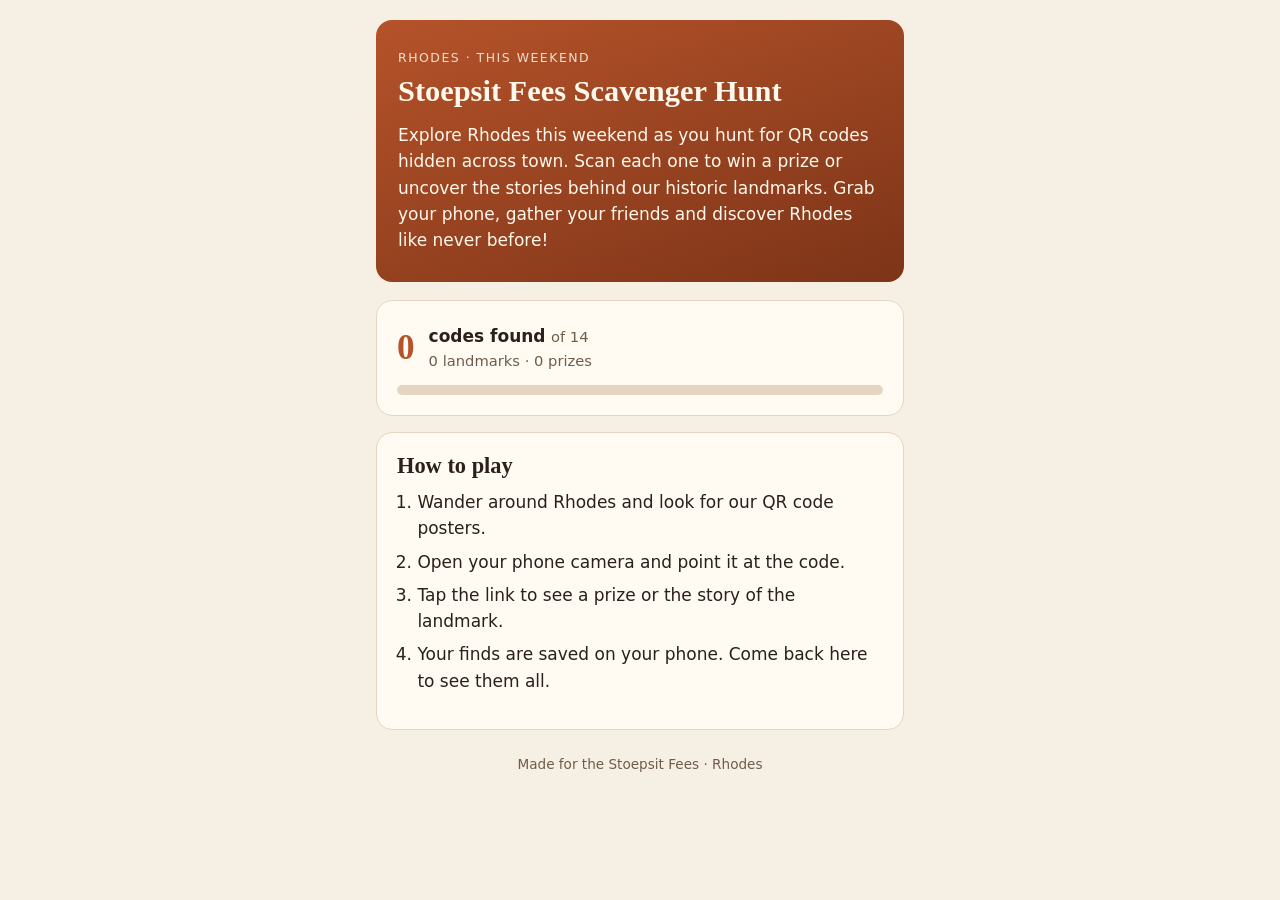
==== index.html @ a5b96035 "Add Stoepsit Fees scavenger hunt website Mobile site: home page with progress, one stop page per QR " ====
<!doctype html>
<html lang="en">
<head>
  <meta charset="utf-8">
  <meta name="viewport" content="width=device-width, initial-scale=1">
  <meta name="theme-color" content="#b5532a">
  <title>Stoepsit Fees Scavenger Hunt</title>
  <meta name="description" content="Hunt for QR codes hidden across Rhodes. Win prizes and uncover the stories behind our historic landmarks.">
  <link rel="stylesheet" href="style.css">
</head>
<body>
  <main class="wrap">
    <section class="hero">
      <div class="kicker" id="kicker">Rhodes · This weekend</div>
      <h1 id="title">Stoepsit Fees Scavenger Hunt</h1>
      <p id="intro"></p>
    </section>

    <section class="card">
      <div class="progress">
        <div class="num" id="count">0</div>
        <div>
          <div><strong>codes found</strong> <span class="muted" id="of"></span></div>
          <div class="muted" id="split"></div>
        </div>
      </div>
      <div class="bar"><span id="bar" style="width:0"></span></div>
    </section>

    <section class="card">
      <h2>How to play</h2>
      <ol class="steps">
        <li>Wander around Rhodes and look for our QR code posters.</li>
        <li>Open your phone camera and point it at the code.</li>
        <li>Tap the link to see a prize or the story of the landmark.</li>
        <li>Your finds are saved on your phone. Come back here to see them all.</li>
      </ol>
      <p class="muted" id="contact" style="margin-top:12px"></p>
    </section>

    <section class="card" id="found-card" hidden>
      <h2>Your finds</h2>
      <ul class="found-list" id="found"></ul>
    </section>

    <footer>Made for the Stoepsit Fees · Rhodes</footer>
  </main>

  <script src="data.js"></script>
  <script src="app.js"></script>
  <script>
    var H = window.HUNT, s = Hunt.state(), esc = Hunt.esc;
    document.getElementById("title").textContent = H.title;
    document.getElementById("intro").textContent = H.intro;
    document.getElementById("kicker").textContent = H.town + " · " + H.dates;
    if (H.contact) document.getElementById("contact").textContent = H.contact;

    var total = H.stops.length;
    var found = H.stops.filter(function (x) { return s.found[x.code]; })
      .sort(function (a, b) { return s.found[b.code] - s.found[a.code]; });
    var nH = found.filter(function (x) { return x.type === "history"; }).length;
    var nP = found.length - nH;

    document.getElementById("count").textContent = found.length;
    document.getElementById("of").textContent = "of " + total;
    document.getElementById("split").textContent = nH + " landmarks · " + nP + " prizes";
    document.getElementById("bar").style.width = (total ? (100 * found.length / total) : 0) + "%";

    if (found.length) {
      document.getElementById("found-card").hidden = false;
      document.getElementById("found").innerHTML = found.map(function (x) {
        return '<li><a href="stop.html?c=' + encodeURIComponent(x.code) + '">' +
          '<span class="tag ' + x.type + '">' + (x.type === "prize" ? "Prize" : "Landmark") + "</span>" +
          "<span>" + esc(x.name) + "</span></a></li>";
      }).join("");
    }
  </script>
</body>
</html>
---- style.css ----
:root {
  --bg: #f6efe3;
  --card: #fffaf2;
  --ink: #2b2118;
  --muted: #6e5d4c;
  --accent: #b5532a;   /* rusty corrugated-iron red */
  --accent-2: #3d6b4f; /* mountain green */
  --gold: #d9a441;
  --line: #e4d6c1;
  --radius: 16px;
}
* { box-sizing: border-box; }
html, body { margin: 0; }
body {
  background: var(--bg);
  color: var(--ink);
  font-family: system-ui, -apple-system, "Segoe UI", Roboto, sans-serif;
  font-size: 17px;
  line-height: 1.55;
  -webkit-text-size-adjust: 100%;
}
.wrap { max-width: 560px; margin: 0 auto; padding: 20px 16px 48px; }
h1, h2, h3 { font-family: Georgia, "Times New Roman", serif; line-height: 1.2; margin: 0 0 .4em; }
h1 { font-size: 1.9rem; }
h2 { font-size: 1.4rem; }
p { margin: 0 0 1em; }
a { color: var(--accent); }

.hero {
  background: linear-gradient(160deg, var(--accent) 0%, #7d3418 100%);
  color: #fff8ec;
  border-radius: var(--radius);
  padding: 28px 22px;
  margin-bottom: 18px;
}
.hero .kicker { text-transform: uppercase; letter-spacing: .12em; font-size: .78rem; opacity: .85; margin-bottom: 6px; }
.hero p { margin: .6em 0 0; }

.card {
  background: var(--card);
  border: 1px solid var(--line);
  border-radius: var(--radius);
  padding: 20px;
  margin-bottom: 16px;
}
.muted { color: var(--muted); font-size: .92rem; }

.progress { display: flex; align-items: center; gap: 14px; }
.progress .num { font-size: 2.2rem; font-weight: 700; font-family: Georgia, serif; color: var(--accent); }
.bar { height: 10px; background: var(--line); border-radius: 99px; overflow: hidden; margin-top: 10px; }
.bar > span { display: block; height: 100%; background: var(--accent-2); transition: width .4s; }

.steps { padding-left: 1.2em; margin: 0; }
.steps li { margin-bottom: .4em; }

.found-list { list-style: none; padding: 0; margin: 0; }
.found-list li { border-top: 1px solid var(--line); }
.found-list li:first-child { border-top: 0; }
.found-list a { display: flex; gap: 10px; align-items: center; padding: 12px 0; text-decoration: none; color: var(--ink); }
.tag { font-size: .72rem; text-transform: uppercase; letter-spacing: .08em; padding: 3px 8px; border-radius: 99px; white-space: nowrap; }
.tag.history { background: #e3ecdf; color: var(--accent-2); }
.tag.prize { background: #f8e7c2; color: #7a5410; }

.badge { display: inline-block; margin-bottom: 10px; }
.stop-img { width: 100%; border-radius: 12px; margin-bottom: 14px; display: block; }
.funfact { background: #eef3ea; border-left: 4px solid var(--accent-2); padding: 12px 14px; border-radius: 8px; }

.prize-box {
  text-align: center;
  background: radial-gradient(circle at 50% 0%, #fff3d1 0%, var(--card) 70%);
  border: 2px dashed var(--gold);
}
.prize-box .big { font-size: 1.5rem; font-family: Georgia, serif; font-weight: 700; margin: 6px 0 12px; }
.claim-ticket { font-family: ui-monospace, Menlo, monospace; background: var(--ink); color: #fff; border-radius: 10px; padding: 12px; margin-top: 14px; font-size: .95rem; }
.claim-ticket strong { font-size: 1.3rem; letter-spacing: .1em; color: var(--gold); }

.btn {
  display: block; width: 100%; text-align: center;
  background: var(--accent); color: #fff; text-decoration: none;
  padding: 14px; border-radius: 12px; font-weight: 600; font-size: 1rem; border: 0;
}
.btn.secondary { background: transparent; color: var(--accent); border: 2px solid var(--accent); margin-top: 10px; }
.new-find { color: var(--accent-2); font-weight: 600; }
footer { text-align: center; color: var(--muted); font-size: .85rem; margin-top: 24px; }
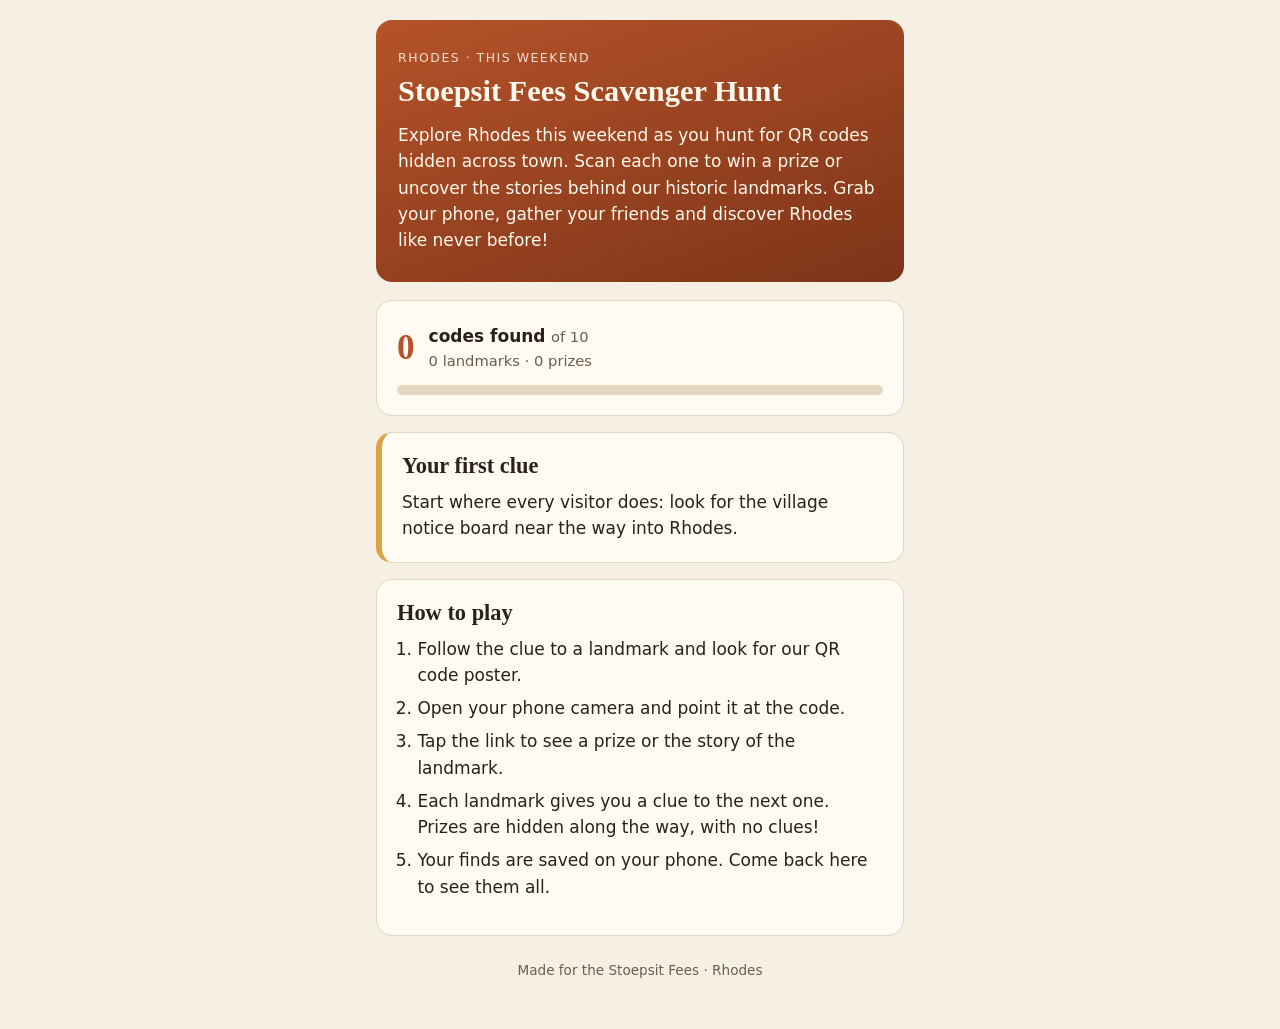
==== commit 75203939: "Add clues, finish screen, offline support; hide unfinished prizes - Each landmark page shows a clue " ====
--- a/index.html
+++ b/index.html
@@ -27,12 +27,23 @@
       <div class="bar"><span id="bar" style="width:0"></span></div>
     </section>
 
+    <section class="card finish" id="finish-card" hidden>
+      <h2>You found them all!</h2>
+      <p>Every code in Rhodes, done. You now know this village better than most people who have driven through it. Well played!</p>
+    </section>
+
+    <section class="card clue" id="clue-card" hidden>
+      <h2 id="clue-title">Your next clue</h2>
+      <p id="clue-text" style="margin:0"></p>
+    </section>
+
     <section class="card">
       <h2>How to play</h2>
       <ol class="steps">
-        <li>Wander around Rhodes and look for our QR code posters.</li>
+        <li>Follow the clue to a landmark and look for our QR code poster.</li>
         <li>Open your phone camera and point it at the code.</li>
         <li>Tap the link to see a prize or the story of the landmark.</li>
+        <li>Each landmark gives you a clue to the next one. Prizes are hidden along the way, with no clues!</li>
         <li>Your finds are saved on your phone. Come back here to see them all.</li>
       </ol>
       <p class="muted" id="contact" style="margin-top:12px"></p>
@@ -55,15 +66,25 @@
     document.getElementById("kicker").textContent = H.town + " · " + H.dates;
     if (H.contact) document.getElementById("contact").textContent = H.contact;
 
-    var total = H.stops.length;
-    var found = H.stops.filter(function (x) { return s.found[x.code]; })
+    var stops = Hunt.active(), total = stops.length;
+    var found = stops.filter(function (x) { return s.found[x.code]; })
       .sort(function (a, b) { return s.found[b.code] - s.found[a.code]; });
     var nH = found.filter(function (x) { return x.type === "history"; }).length;
     var nP = found.length - nH;
 
     document.getElementById("count").textContent = found.length;
     document.getElementById("of").textContent = "of " + total;
-    document.getElementById("split").textContent = nH + " landmarks · " + nP + " prizes";
+    document.getElementById("split").textContent =
+      nH + (nH === 1 ? " landmark" : " landmarks") + " · " + nP + (nP === 1 ? " prize" : " prizes");
+
+    var next = Hunt.nextLandmark(s.found, null);
+    if (total && found.length === total) {
+      document.getElementById("finish-card").hidden = false;
+    } else if (next) {
+      document.getElementById("clue-card").hidden = false;
+      document.getElementById("clue-title").textContent = found.length ? "Your next clue" : "Your first clue";
+      document.getElementById("clue-text").textContent = next.clue;
+    }
     document.getElementById("bar").style.width = (total ? (100 * found.length / total) : 0) + "%";
 
     if (found.length) {
--- a/style.css
+++ b/style.css
@@ -82,3 +82,7 @@
 .btn.secondary { background: transparent; color: var(--accent); border: 2px solid var(--accent); margin-top: 10px; }
 .new-find { color: var(--accent-2); font-weight: 600; }
 footer { text-align: center; color: var(--muted); font-size: .85rem; margin-top: 24px; }
+
+.clue { border-left: 6px solid var(--gold); }
+.finish { background: var(--accent-2); color: #fff; border-color: var(--accent-2); text-align: center; }
+.finish p { margin: 0; }
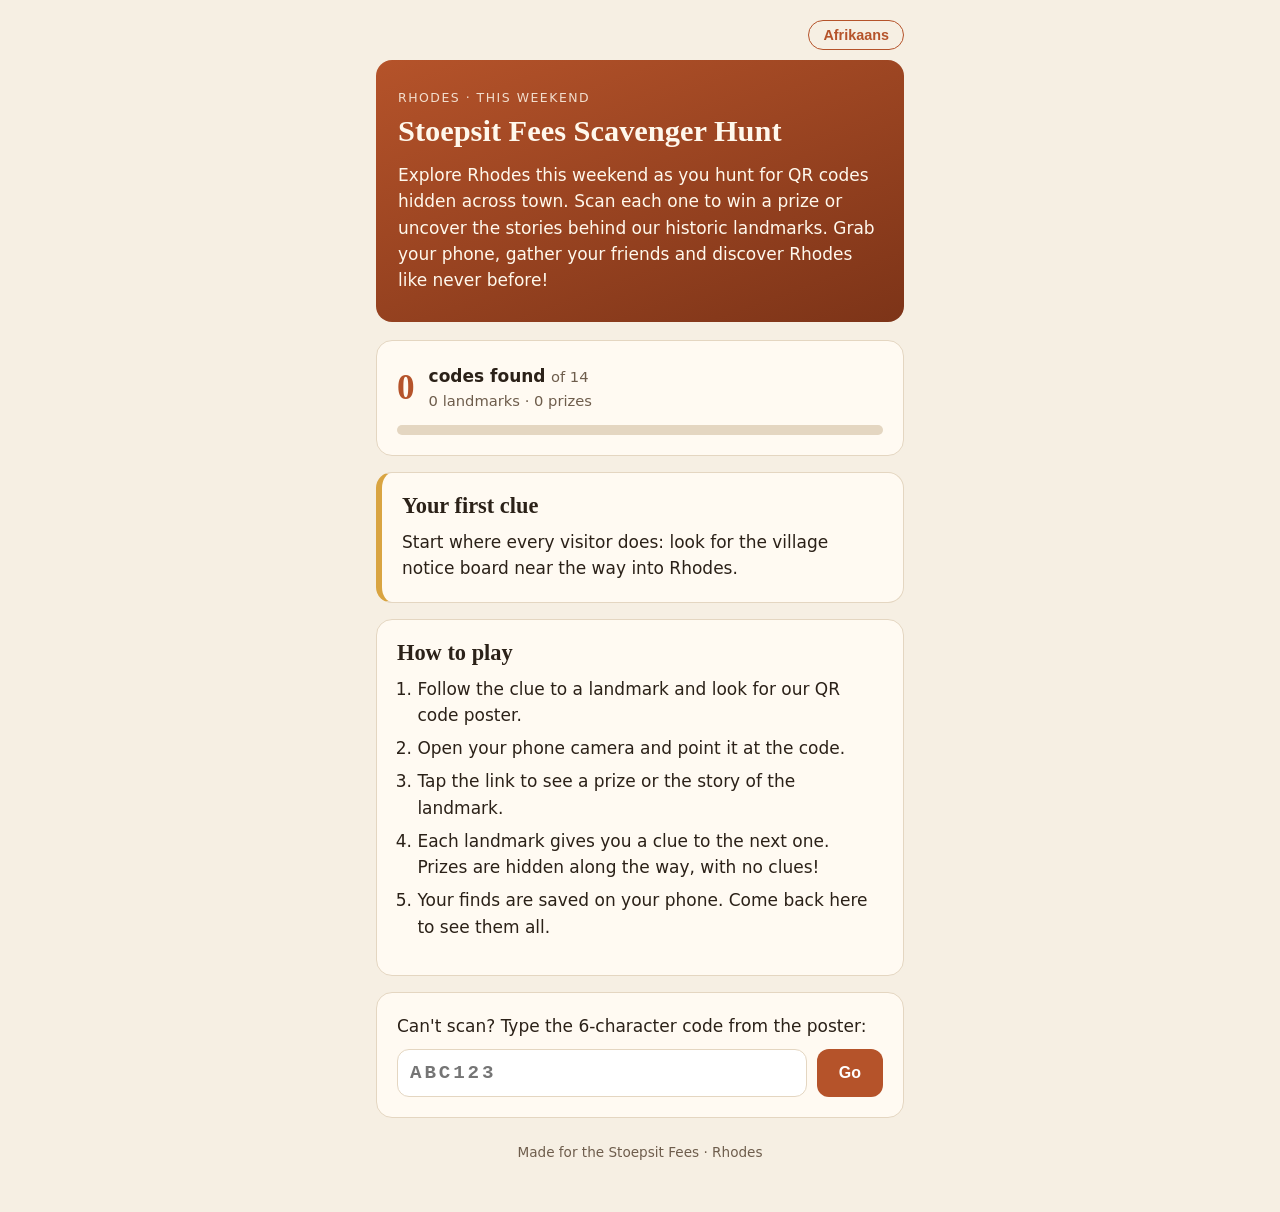
==== commit 201f2a6f: "Add Afrikaans, example prizes, claim guard and typed-code entry - English/Afrikaans switch with tran" ====
--- a/index.html
+++ b/index.html
@@ -6,12 +6,16 @@
   <meta name="theme-color" content="#b5532a">
   <title>Stoepsit Fees Scavenger Hunt</title>
   <meta name="description" content="Hunt for QR codes hidden across Rhodes. Win prizes and uncover the stories behind our historic landmarks.">
+  <meta property="og:title" content="Stoepsit Fees Scavenger Hunt">
+  <meta property="og:description" content="Hunt for QR codes hidden across Rhodes. Win prizes and uncover the stories behind our historic landmarks.">
   <link rel="stylesheet" href="style.css">
 </head>
 <body>
   <main class="wrap">
+    <div class="topbar"><button id="lang" class="lang" type="button"></button></div>
+
     <section class="hero">
-      <div class="kicker" id="kicker">Rhodes · This weekend</div>
+      <div class="kicker" id="kicker"></div>
       <h1 id="title">Stoepsit Fees Scavenger Hunt</h1>
       <p id="intro"></p>
     </section>
@@ -20,7 +24,7 @@
       <div class="progress">
         <div class="num" id="count">0</div>
         <div>
-          <div><strong>codes found</strong> <span class="muted" id="of"></span></div>
+          <div><strong id="lbl-found"></strong> <span class="muted" id="of"></span></div>
           <div class="muted" id="split"></div>
         </div>
       </div>
@@ -28,43 +32,60 @@
     </section>
 
     <section class="card finish" id="finish-card" hidden>
-      <h2>You found them all!</h2>
-      <p>Every code in Rhodes, done. You now know this village better than most people who have driven through it. Well played!</p>
+      <h2 id="finish-title"></h2>
+      <p id="finish-text"></p>
     </section>
 
     <section class="card clue" id="clue-card" hidden>
-      <h2 id="clue-title">Your next clue</h2>
+      <h2 id="clue-title"></h2>
       <p id="clue-text" style="margin:0"></p>
     </section>
 
     <section class="card">
-      <h2>How to play</h2>
-      <ol class="steps">
-        <li>Follow the clue to a landmark and look for our QR code poster.</li>
-        <li>Open your phone camera and point it at the code.</li>
-        <li>Tap the link to see a prize or the story of the landmark.</li>
-        <li>Each landmark gives you a clue to the next one. Prizes are hidden along the way, with no clues!</li>
-        <li>Your finds are saved on your phone. Come back here to see them all.</li>
-      </ol>
+      <h2 id="how-title"></h2>
+      <ol class="steps" id="how"></ol>
       <p class="muted" id="contact" style="margin-top:12px"></p>
     </section>
 
+    <section class="card">
+      <form id="code-form" autocomplete="off">
+        <label for="code" id="code-label"></label>
+        <div class="code-row">
+          <input id="code" name="c" maxlength="6" autocapitalize="characters" autocorrect="off" spellcheck="false" placeholder="ABC123" required>
+          <button class="btn" type="submit" id="code-go"></button>
+        </div>
+      </form>
+    </section>
+
     <section class="card" id="found-card" hidden>
-      <h2>Your finds</h2>
+      <h2 id="finds-title"></h2>
       <ul class="found-list" id="found"></ul>
     </section>
 
-    <footer>Made for the Stoepsit Fees · Rhodes</footer>
+    <footer id="footer"></footer>
   </main>
 
   <script src="data.js"></script>
   <script src="app.js"></script>
   <script>
-    var H = window.HUNT, s = Hunt.state(), esc = Hunt.esc;
-    document.getElementById("title").textContent = H.title;
-    document.getElementById("intro").textContent = H.intro;
-    document.getElementById("kicker").textContent = H.town + " · " + H.dates;
-    if (H.contact) document.getElementById("contact").textContent = H.contact;
+    var H = window.HUNT, s = Hunt.state(), esc = Hunt.esc, T = Hunt.T, L = Hunt.L;
+    function set(id, text) { document.getElementById(id).textContent = text; }
+    Hunt.initLang();
+
+    document.title = L(H, "title");
+    set("title", L(H, "title"));
+    set("intro", L(H, "intro"));
+    set("kicker", H.town + " · " + L(H, "dates"));
+    if (H.contact) set("contact", L(H, "contact"));
+    set("lbl-found", T("codesFound"));
+    set("how-title", T("howTitle"));
+    document.getElementById("how").innerHTML = T("how").map(function (x) { return "<li>" + esc(x) + "</li>"; }).join("");
+    set("code-label", T("cantScan"));
+    set("code-go", T("go"));
+    set("finds-title", T("yourFinds"));
+    set("finish-title", T("allTitle"));
+    set("finish-text", T("allHome"));
+    set("footer", T("madeFor") + " · " + H.town);
 
     var stops = Hunt.active(), total = stops.length;
     var found = stops.filter(function (x) { return s.found[x.code]; })
@@ -72,29 +93,34 @@
     var nH = found.filter(function (x) { return x.type === "history"; }).length;
     var nP = found.length - nH;
 
-    document.getElementById("count").textContent = found.length;
-    document.getElementById("of").textContent = "of " + total;
-    document.getElementById("split").textContent =
-      nH + (nH === 1 ? " landmark" : " landmarks") + " · " + nP + (nP === 1 ? " prize" : " prizes");
+    set("count", found.length);
+    set("of", T("of") + " " + total);
+    set("split", nH + " " + T(nH === 1 ? "landmark" : "landmarks") + " · " + nP + " " + T(nP === 1 ? "prize" : "prizes"));
+    document.getElementById("bar").style.width = (total ? (100 * found.length / total) : 0) + "%";
 
     var next = Hunt.nextLandmark(s.found, null);
     if (total && found.length === total) {
       document.getElementById("finish-card").hidden = false;
     } else if (next) {
       document.getElementById("clue-card").hidden = false;
-      document.getElementById("clue-title").textContent = found.length ? "Your next clue" : "Your first clue";
-      document.getElementById("clue-text").textContent = next.clue;
+      set("clue-title", T(found.length ? "nextClue" : "firstClue"));
+      set("clue-text", L(next, "clue"));
     }
-    document.getElementById("bar").style.width = (total ? (100 * found.length / total) : 0) + "%";
 
     if (found.length) {
       document.getElementById("found-card").hidden = false;
       document.getElementById("found").innerHTML = found.map(function (x) {
         return '<li><a href="stop.html?c=' + encodeURIComponent(x.code) + '">' +
-          '<span class="tag ' + x.type + '">' + (x.type === "prize" ? "Prize" : "Landmark") + "</span>" +
-          "<span>" + esc(x.name) + "</span></a></li>";
+          '<span class="tag ' + x.type + '">' + esc(T(x.type === "prize" ? "tagPrize" : "tagLandmark")) + "</span>" +
+          "<span>" + esc(L(x, "name")) + "</span></a></li>";
       }).join("");
     }
+
+    document.getElementById("code-form").onsubmit = function (e) {
+      e.preventDefault();
+      var c = document.getElementById("code").value.replace(/[^a-z0-9]/gi, "").toUpperCase();
+      if (c) location.href = "stop.html?c=" + encodeURIComponent(c);
+    };
   </script>
 </body>
 </html>
--- a/style.css
+++ b/style.css
@@ -86,3 +86,13 @@
 .clue { border-left: 6px solid var(--gold); }
 .finish { background: var(--accent-2); color: #fff; border-color: var(--accent-2); text-align: center; }
 .finish p { margin: 0; }
+
+.topbar { display: flex; justify-content: flex-end; margin-bottom: 10px; }
+.lang { background: transparent; border: 1.5px solid var(--accent); color: var(--accent); border-radius: 99px; padding: 6px 14px; font-size: .9rem; font-weight: 600; }
+.code-row { display: flex; gap: 10px; margin-top: 10px; }
+.code-row input { flex: 1; min-width: 0; font: 600 1.2rem ui-monospace, Menlo, monospace; letter-spacing: .15em; text-transform: uppercase; padding: 12px; border: 1.5px solid var(--line); border-radius: 12px; background: #fff; color: var(--ink); }
+.code-row .btn { width: auto; padding: 12px 22px; }
+.example { background: #fde9e2; color: #8a2f10; border-radius: 8px; padding: 8px 10px; font-size: .9rem; font-weight: 600; }
+.stamp { display: inline-block; border: 3px solid #e2574c; color: #ff8d84; font-weight: 800; letter-spacing: .2em; padding: 2px 12px; border-radius: 6px; transform: rotate(-4deg); margin-bottom: 8px; }
+.is-claimed .big { text-decoration: line-through; opacity: .6; }
+.btn.armed { background: var(--accent); color: #fff; }
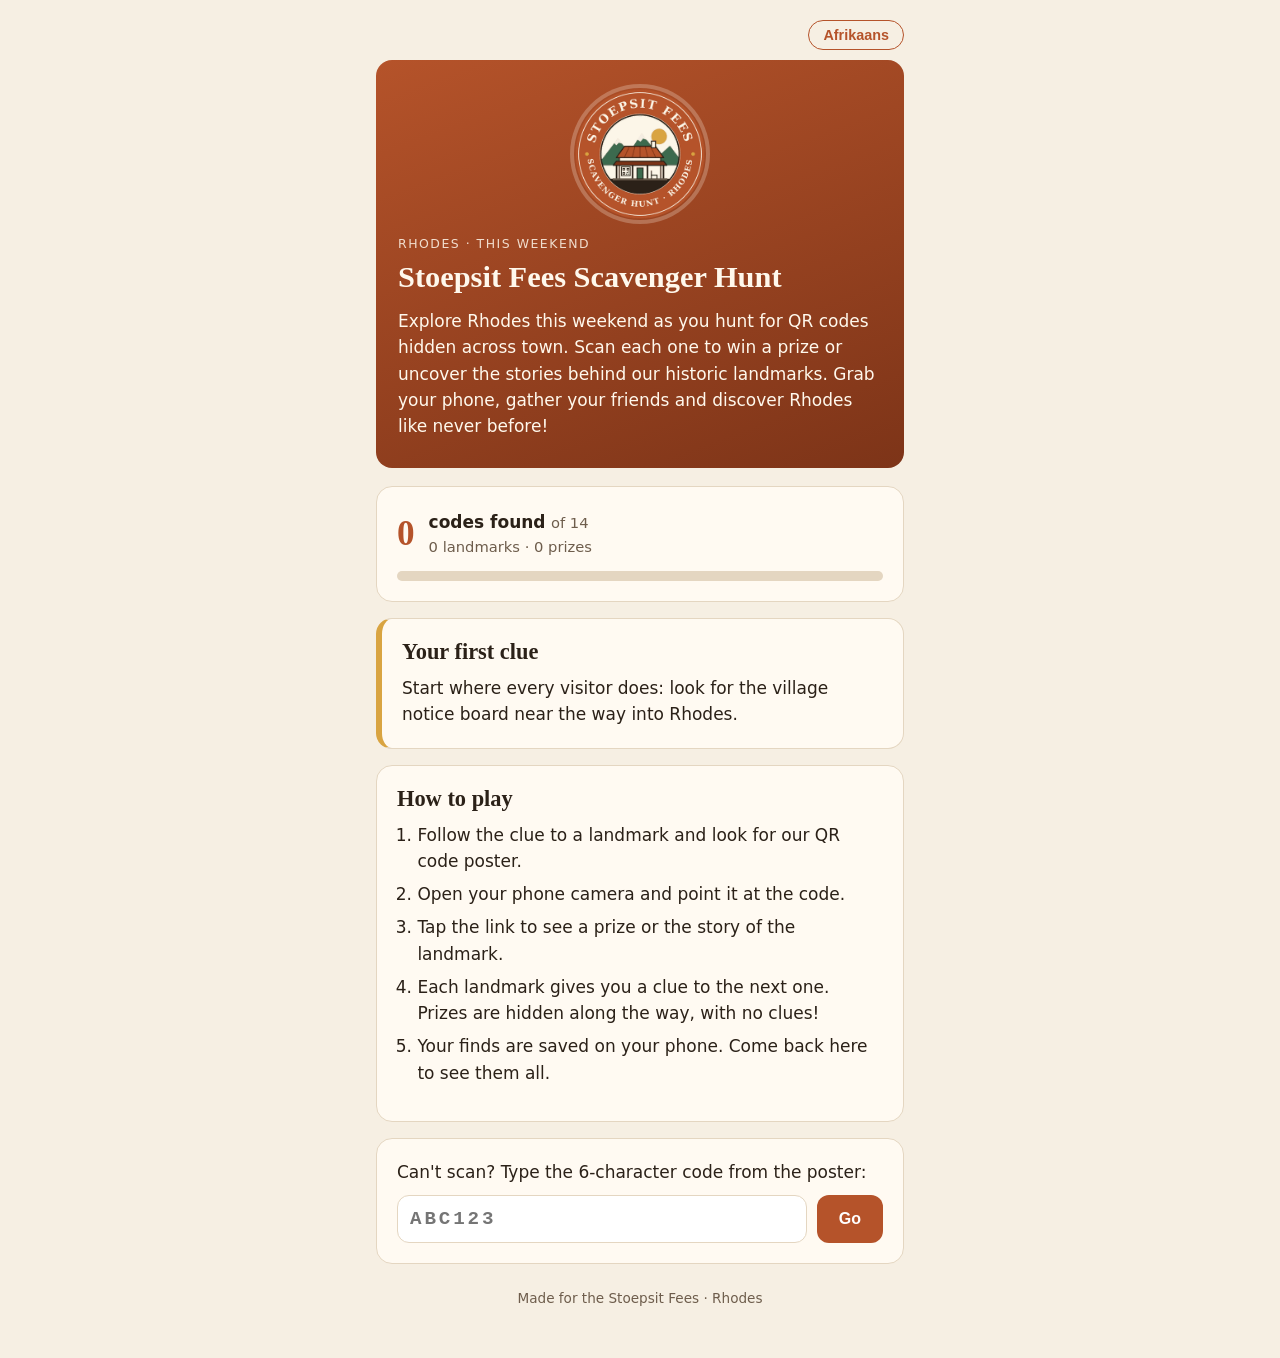
==== commit 1c474bc5: "Add hunt logo to site, icons and posters Co-Authored-By: Claude Fable 5.2 <noreply@anthropic.com> Cl" ====
--- a/index.html
+++ b/index.html
@@ -8,6 +8,9 @@
   <meta name="description" content="Hunt for QR codes hidden across Rhodes. Win prizes and uncover the stories behind our historic landmarks.">
   <meta property="og:title" content="Stoepsit Fees Scavenger Hunt">
   <meta property="og:description" content="Hunt for QR codes hidden across Rhodes. Win prizes and uncover the stories behind our historic landmarks.">
+  <meta property="og:image" content="https://monnavz.github.io/Scavenger_Hunt/logo.png">
+  <link rel="icon" type="image/png" href="icon-180.png">
+  <link rel="apple-touch-icon" href="icon-180.png">
   <link rel="stylesheet" href="style.css">
 </head>
 <body>
@@ -15,6 +18,7 @@
     <div class="topbar"><button id="lang" class="lang" type="button"></button></div>
 
     <section class="hero">
+      <img class="logo" src="logo.png" alt="" width="132" height="132">
       <div class="kicker" id="kicker"></div>
       <h1 id="title">Stoepsit Fees Scavenger Hunt</h1>
       <p id="intro"></p>
--- a/style.css
+++ b/style.css
@@ -96,3 +96,5 @@
 .stamp { display: inline-block; border: 3px solid #e2574c; color: #ff8d84; font-weight: 800; letter-spacing: .2em; padding: 2px 12px; border-radius: 6px; transform: rotate(-4deg); margin-bottom: 8px; }
 .is-claimed .big { text-decoration: line-through; opacity: .6; }
 .btn.armed { background: var(--accent); color: #fff; }
+
+.hero .logo { display: block; margin: 0 auto 14px; border-radius: 50%; box-shadow: 0 0 0 4px rgba(255,248,236,.25); }
